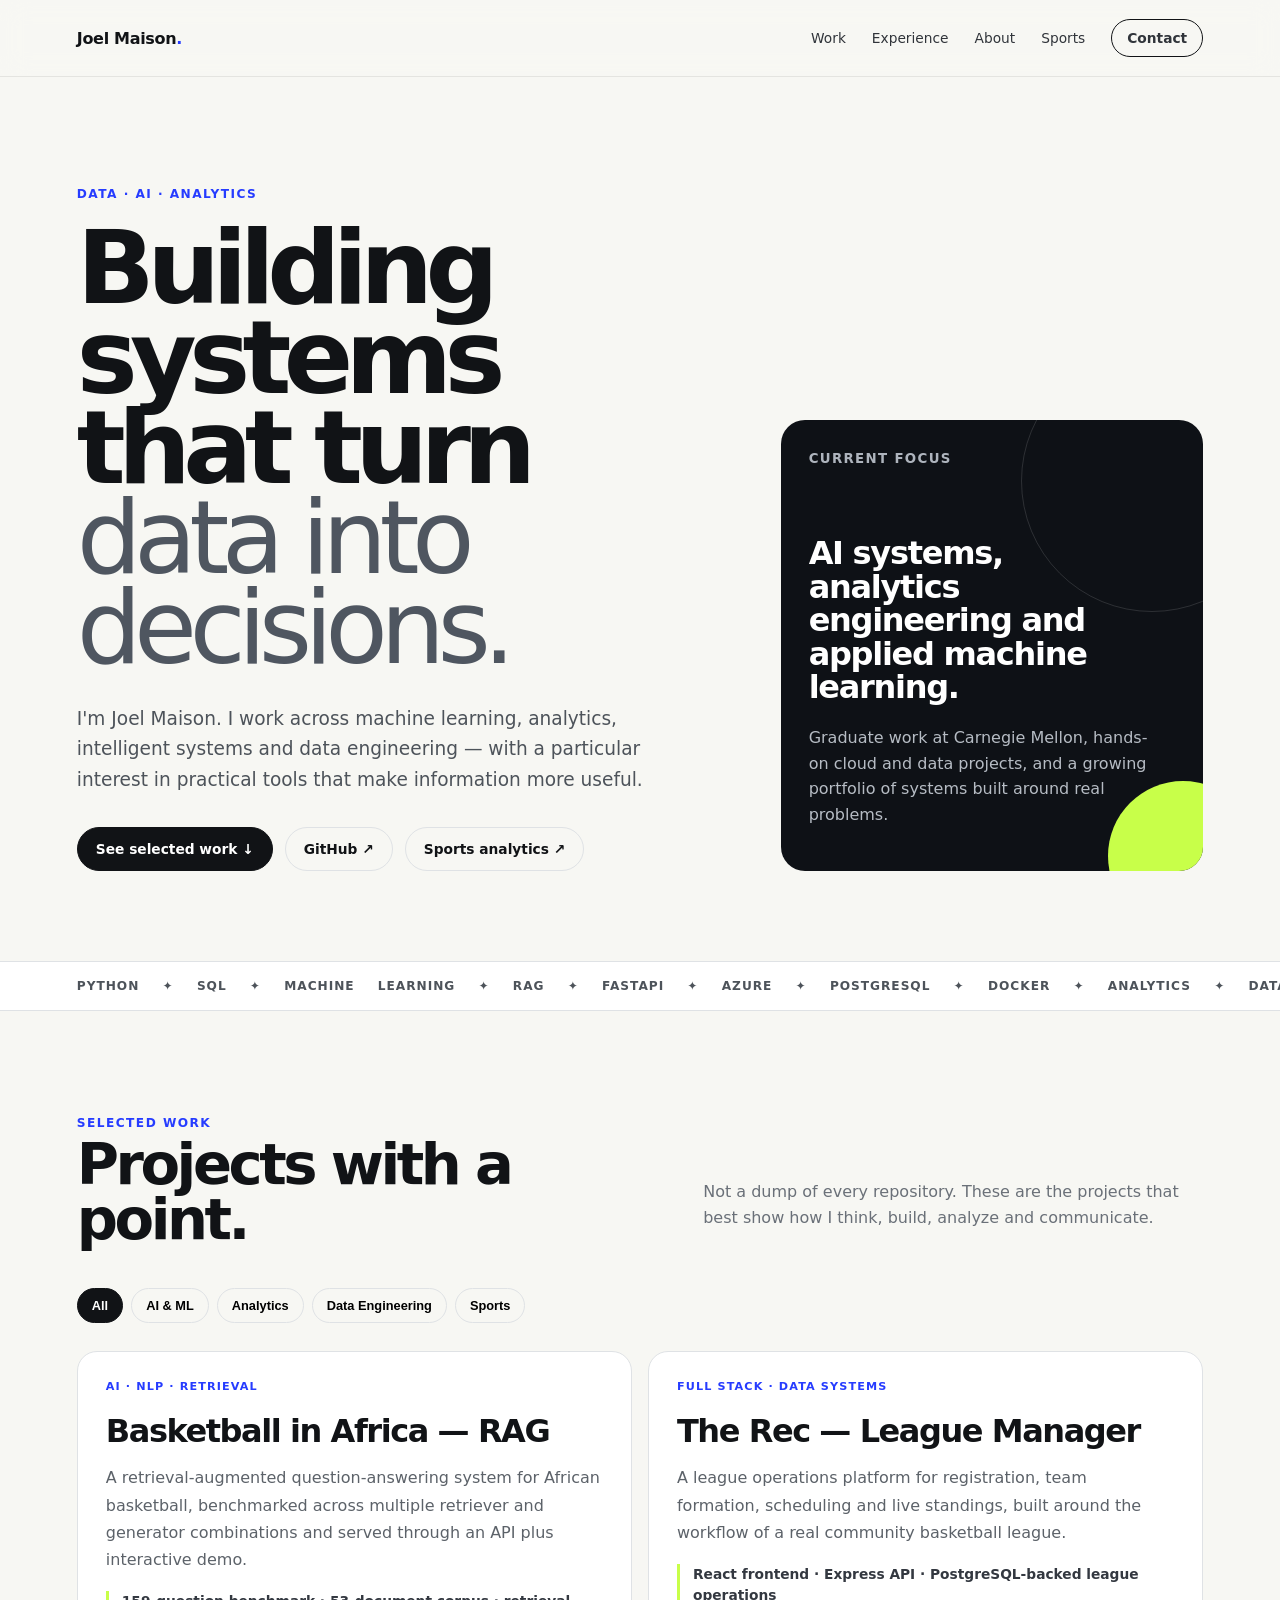
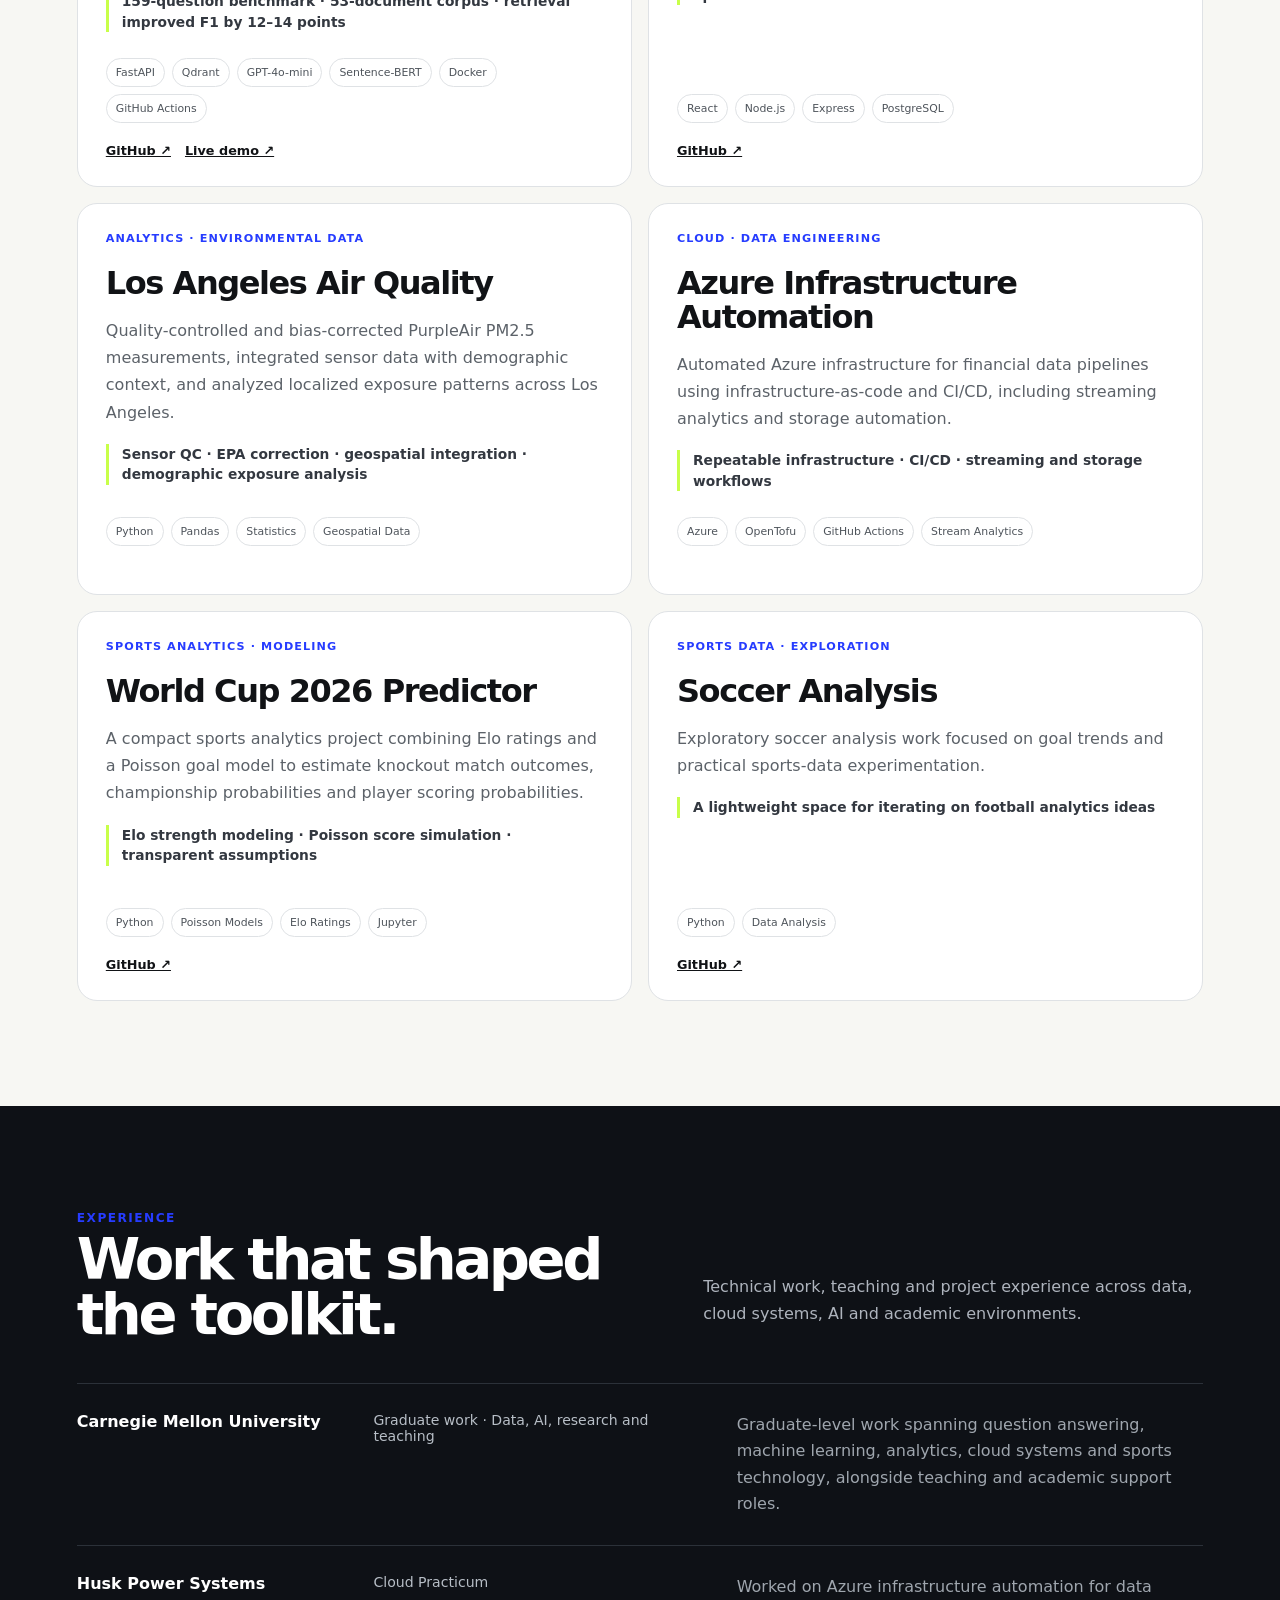
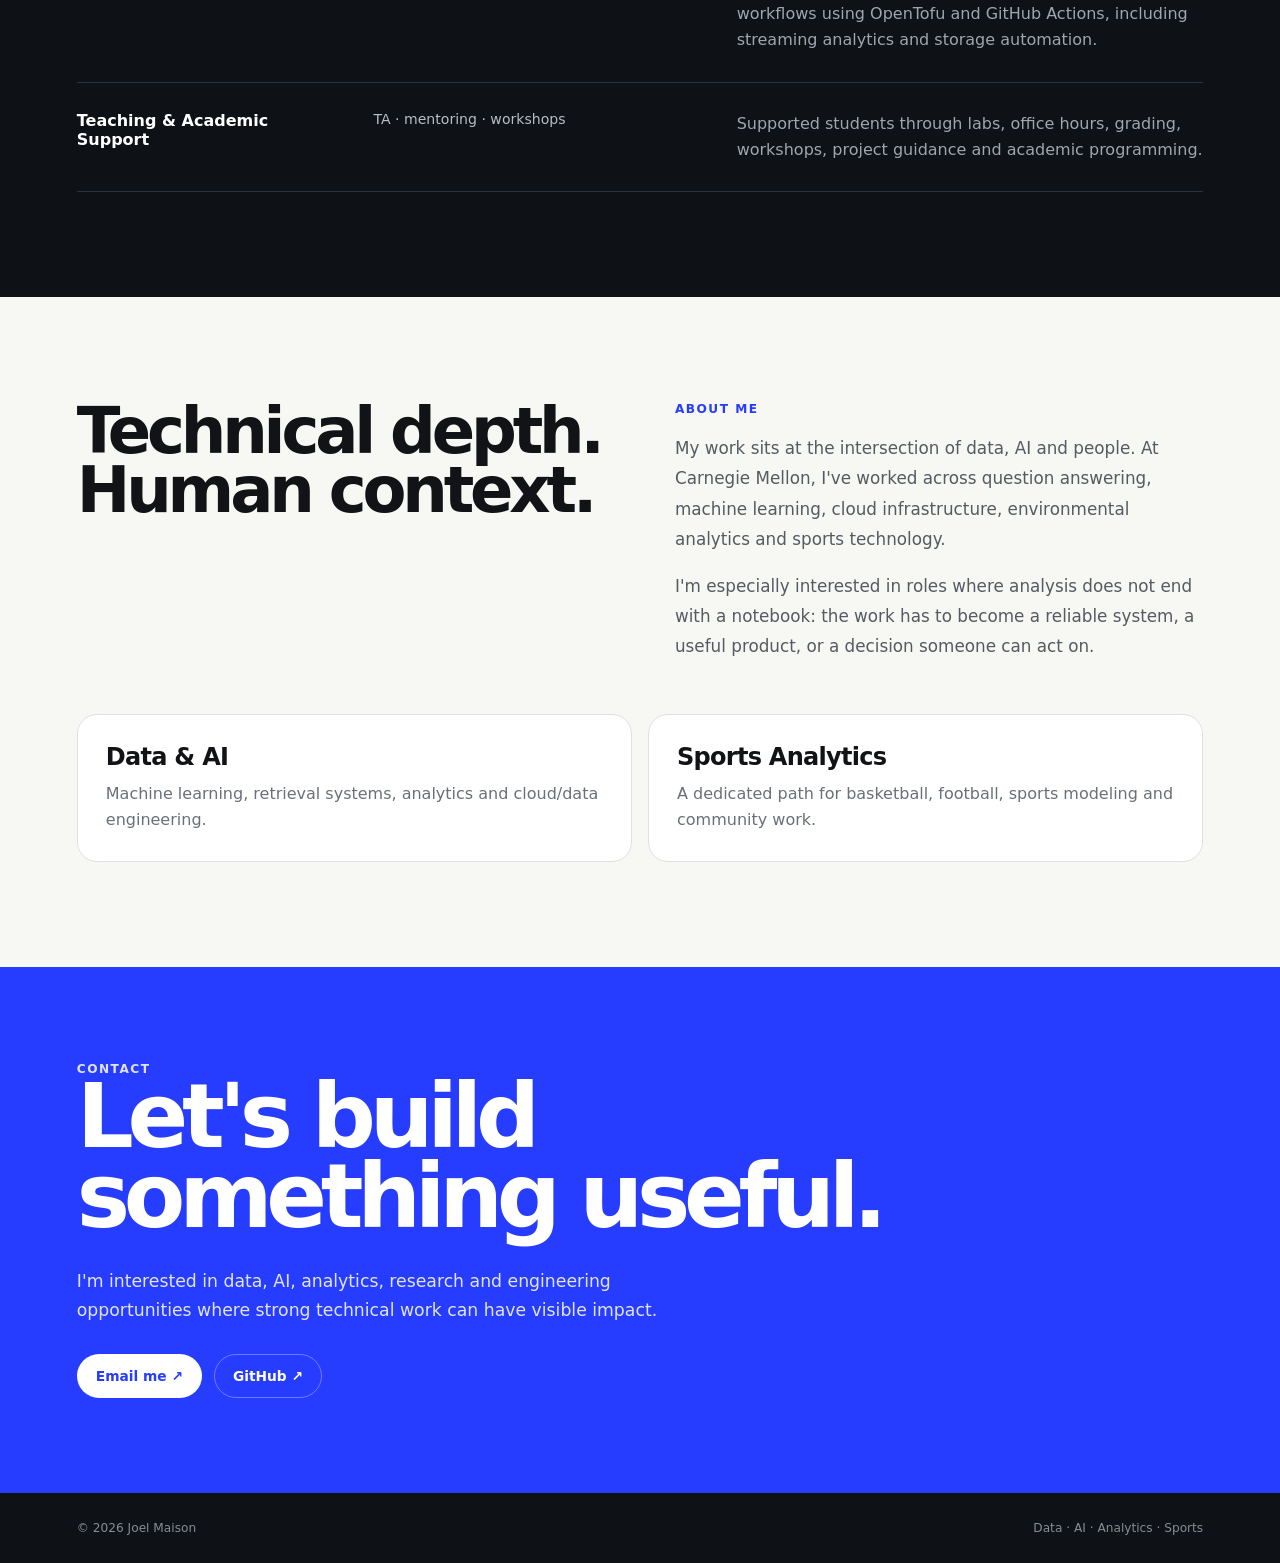
==== index.html @ 17ea675a "Add index.html" ====
<!doctype html>
<html lang="en">
<head>
  <meta charset="utf-8">
  <meta name="viewport" content="width=device-width,initial-scale=1">
  <meta name="description" content="Joel Maison — Data, AI and Analytics portfolio.">
  <title>Joel Maison — Data, AI & Analytics</title>
  <link rel="stylesheet" href="styles.css">
</head>
<body>
  <header class="nav">
    <div class="container nav-inner">
      <a class="brand" href="index.html">Joel Maison<span>.</span></a>
      <nav class="nav-links">
        <a href="#work">Work</a>
        <a href="#experience">Experience</a>
        <a href="#about">About</a>
        <a href="sports.html">Sports</a>
        <a class="nav-cta" href="#contact">Contact</a>
      </nav>
    </div>
  </header>

  <main>
    <section class="hero">
      <div class="container hero-grid">
        <div>
          <div class="kicker">Data · AI · Analytics</div>
          <h1>Building systems that turn <span>data into decisions.</span></h1>
          <p class="hero-copy">I'm Joel Maison. I work across machine learning, analytics, intelligent systems and data engineering — with a particular interest in practical tools that make information more useful.</p>
          <div class="hero-actions">
            <a class="btn primary" href="#work">See selected work ↓</a>
            <a class="btn" href="https://github.com/joelmaison" target="_blank" rel="noreferrer">GitHub ↗</a>
            <a class="btn" href="sports.html">Sports analytics ↗</a>
          </div>
        </div>
        <aside class="hero-card">
          <small>Current focus</small>
          <h3>AI systems, analytics engineering and applied machine learning.</h3>
          <p>Graduate work at Carnegie Mellon, hands-on cloud and data projects, and a growing portfolio of systems built around real problems.</p>
        </aside>
      </div>
    </section>

    <div class="band"><div class="container band-track">Python ✦ SQL ✦ Machine Learning ✦ RAG ✦ FastAPI ✦ Azure ✦ PostgreSQL ✦ Docker ✦ Analytics ✦ Data Engineering ✦</div></div>

    <section class="section" id="work">
      <div class="container">
        <div class="section-head">
          <div><div class="kicker">Selected work</div><h2>Projects with a point.</h2></div>
          <p>Not a dump of every repository. These are the projects that best show how I think, build, analyze and communicate.</p>
        </div>
        <div class="filters">
          <button class="filter active" data-filter="all">All</button>
          <button class="filter" data-filter="ai">AI & ML</button>
          <button class="filter" data-filter="analytics">Analytics</button>
          <button class="filter" data-filter="engineering">Data Engineering</button>
          <button class="filter" data-filter="sports">Sports</button>
        </div>
        <div class="project-grid" id="project-list"></div>
      </div>
    </section>

    <section class="section dark" id="experience">
      <div class="container">
        <div class="section-head">
          <div><div class="kicker">Experience</div><h2>Work that shaped the toolkit.</h2></div>
          <p>Technical work, teaching and project experience across data, cloud systems, AI and academic environments.</p>
        </div>
        <div class="experience" id="experience-list"></div>
      </div>
    </section>

    <section class="section" id="about">
      <div class="container">
        <div class="about-grid">
          <h2>Technical depth.<br>Human context.</h2>
          <div class="about-copy">
            <div class="kicker">About me</div>
            <p>My work sits at the intersection of data, AI and people. At Carnegie Mellon, I've worked across question answering, machine learning, cloud infrastructure, environmental analytics and sports technology.</p>
            <p>I'm especially interested in roles where analysis does not end with a notebook: the work has to become a reliable system, a useful product, or a decision someone can act on.</p>
          </div>
        </div>
        <div class="pathways">
          <a class="path-card" href="#work"><strong>Data & AI</strong><p>Machine learning, retrieval systems, analytics and cloud/data engineering.</p></a>
          <a class="path-card" href="sports.html"><strong>Sports Analytics</strong><p>A dedicated path for basketball, football, sports modeling and community work.</p></a>
        </div>
      </div>
    </section>

    <section class="contact" id="contact">
      <div class="container">
        <div class="kicker" style="color:#dfe3ff">Contact</div>
        <h2>Let's build something useful.</h2>
        <p>I'm interested in data, AI, analytics, research and engineering opportunities where strong technical work can have visible impact.</p>
        <div class="contact-links">
          <a class="btn primary" href="mailto:jmaison@andrew.cmu.edu">Email me ↗</a>
          <a class="btn" href="https://github.com/joelmaison" target="_blank" rel="noreferrer">GitHub ↗</a>
        </div>
      </div>
    </section>
  </main>

  <footer><div class="container"><span>© 2026 Joel Maison</span><span>Data · AI · Analytics · Sports</span></div></footer>
  <script src="data.js"></script><script src="app.js"></script>
</body>
</html>
---- styles.css ----
:root{
  --bg:#f7f7f3;
  --panel:#ffffff;
  --ink:#111316;
  --muted:#6a7078;
  --line:#dfe2e5;
  --soft:#eef0f2;
  --accent:#263cff;
  --accent2:#c8ff49;
  --dark:#0e1116;
}
*{box-sizing:border-box}
html{scroll-behavior:smooth}
body{margin:0;background:var(--bg);color:var(--ink);font-family:Inter,ui-sans-serif,system-ui,-apple-system,BlinkMacSystemFont,"Segoe UI",sans-serif}
a{color:inherit}
.container{width:min(1180px,88vw);margin:auto}
.nav{position:sticky;top:0;z-index:50;background:rgba(247,247,243,.88);backdrop-filter:blur(14px);border-bottom:1px solid rgba(17,19,22,.08)}
.nav-inner{height:76px;display:flex;align-items:center;justify-content:space-between}
.brand{font-size:1rem;font-weight:800;letter-spacing:-.02em;text-decoration:none}
.brand span{color:var(--accent)}
.nav-links{display:flex;align-items:center;gap:26px}
.nav-links a{text-decoration:none;font-size:.86rem;color:#30343a}
.nav-links a:hover{color:var(--accent)}
.nav-cta{padding:10px 15px;border:1px solid var(--ink);border-radius:999px;font-weight:700}
.hero{padding:110px 0 90px;position:relative;overflow:hidden}
.hero-grid{display:grid;grid-template-columns:1.2fr .8fr;gap:70px;align-items:end}
.kicker{font-size:.76rem;letter-spacing:.12em;text-transform:uppercase;font-weight:800;color:var(--accent)}
.hero h1{font-size:clamp(4rem,8vw,8.2rem);line-height:.88;letter-spacing:-.075em;margin:22px 0 30px;max-width:950px}
.hero h1 span{font-weight:400;color:#4f5660}
.hero-copy{font-size:clamp(1.05rem,1.45vw,1.28rem);line-height:1.65;color:#4d535a;max-width:700px}
.hero-actions{display:flex;gap:12px;flex-wrap:wrap;margin-top:32px}
.btn{display:inline-flex;align-items:center;justify-content:center;text-decoration:none;border-radius:999px;padding:13px 18px;font-size:.86rem;font-weight:800;border:1px solid var(--line)}
.btn.primary{background:var(--ink);color:#fff;border-color:var(--ink)}
.btn:hover{transform:translateY(-1px)}
.hero-card{background:var(--dark);color:#fff;padding:28px;border-radius:24px;min-height:310px;position:relative;overflow:hidden}
.hero-card:before{content:"";position:absolute;width:260px;height:260px;border:1px solid #ffffff21;border-radius:50%;right:-80px;top:-70px}
.hero-card:after{content:"";position:absolute;width:150px;height:150px;background:var(--accent2);border-radius:50%;right:-55px;bottom:-60px}
.hero-card small{color:#aeb4bd;text-transform:uppercase;letter-spacing:.1em;font-weight:700}
.hero-card h3{font-size:2rem;line-height:1.05;letter-spacing:-.04em;max-width:300px;margin:70px 0 20px}
.hero-card p{color:#b6bcc4;line-height:1.6;max-width:340px}
.band{border-block:1px solid var(--line);background:#fff;overflow:hidden}
.band-track{padding:17px 0;white-space:nowrap;font-size:.76rem;letter-spacing:.08em;text-transform:uppercase;font-weight:800;color:#4d535a;word-spacing:18px}
.section{padding:105px 0}
.section.dark{background:var(--dark);color:#fff}
.section-head{display:flex;align-items:flex-end;justify-content:space-between;gap:30px;margin-bottom:40px}
.section-head h2{font-size:clamp(2.4rem,4.5vw,4.8rem);letter-spacing:-.06em;line-height:.95;margin:8px 0 0}
.section-head p{max-width:500px;color:var(--muted);line-height:1.65}
.dark .section-head p{color:#aeb4bd}
.filters{display:flex;gap:8px;flex-wrap:wrap;margin-bottom:28px}
.filter{border:1px solid var(--line);background:transparent;border-radius:999px;padding:9px 14px;font-size:.8rem;font-weight:800;cursor:pointer}
.filter.active{background:var(--ink);color:#fff;border-color:var(--ink)}
.project-grid{display:grid;grid-template-columns:repeat(2,1fr);gap:16px}
.project-card{background:var(--panel);border:1px solid var(--line);border-radius:20px;padding:28px;min-height:390px;display:flex;flex-direction:column;transition:.2s ease}
.project-card:hover{transform:translateY(-4px);box-shadow:0 18px 44px rgba(17,19,22,.08)}
.project-card.featured{grid-column:span 1}
.project-meta{font-size:.7rem;letter-spacing:.1em;text-transform:uppercase;font-weight:800;color:var(--accent)}
.project-card h3{font-size:2rem;letter-spacing:-.045em;line-height:1.05;margin:22px 0 16px}
.project-card p{color:#5c6269;line-height:1.7;margin:0}
.impact{margin-top:18px;padding-left:13px;border-left:3px solid var(--accent2);font-size:.86rem;font-weight:800;line-height:1.5;color:#333840}
.tags{display:flex;gap:7px;flex-wrap:wrap;margin-top:auto;padding-top:26px}
.tags span{font-size:.68rem;border:1px solid var(--line);border-radius:999px;padding:7px 9px;color:#4e545b}
.card-links{display:flex;gap:14px;margin-top:20px}
.card-links a{font-size:.8rem;font-weight:800}
.experience{display:grid;gap:0;border-top:1px solid #2b3139}
.exp-row{display:grid;grid-template-columns:.8fr 1fr 1.4fr;gap:30px;padding:28px 0;border-bottom:1px solid #2b3139;align-items:start}
.exp-row strong{font-size:1rem}
.exp-row span{color:#b7bec6;font-size:.88rem}
.exp-row p{margin:0;color:#9fa6ae;line-height:1.65}
.about-grid{display:grid;grid-template-columns:1fr 1fr;gap:70px}
.about-grid h2{font-size:clamp(2.6rem,5vw,5.6rem);line-height:.92;letter-spacing:-.065em;margin:0}
.about-copy p{font-size:1.05rem;line-height:1.8;color:#555b62}
.pathways{display:grid;grid-template-columns:1fr 1fr;gap:16px;margin-top:36px}
.path-card{border:1px solid var(--line);border-radius:20px;padding:28px;text-decoration:none;background:#fff}
.path-card strong{font-size:1.5rem;letter-spacing:-.03em;display:block;margin-bottom:10px}
.path-card p{margin:0;color:var(--muted);line-height:1.6}
.community-grid{display:grid;grid-template-columns:repeat(3,1fr);gap:16px}
.community-card{border:1px solid var(--line);border-radius:20px;padding:26px;background:#fff;min-height:270px}
.community-card small{color:var(--accent);font-weight:800;text-transform:uppercase;letter-spacing:.1em}
.community-card h3{font-size:1.6rem;letter-spacing:-.04em;margin:52px 0 14px}
.community-card p{color:var(--muted);line-height:1.65}
.contact{background:var(--accent);color:#fff;padding:95px 0}
.contact h2{font-size:clamp(3.2rem,7vw,7rem);line-height:.9;letter-spacing:-.07em;margin:0 0 30px;max-width:950px}
.contact p{font-size:1.08rem;max-width:620px;line-height:1.7;color:#e2e5ff}
.contact-links{display:flex;gap:12px;flex-wrap:wrap;margin-top:28px}
.contact .btn{border-color:#ffffff55;color:#fff}
.contact .btn.primary{background:#fff;color:var(--accent)}
footer{padding:28px 0;background:var(--dark);color:#858d96;font-size:.76rem}
footer .container{display:flex;justify-content:space-between;gap:20px}
.sports-hero{padding:100px 0 70px;background:var(--dark);color:#fff}
.sports-hero h1{font-size:clamp(4rem,8vw,8rem);line-height:.88;letter-spacing:-.07em;margin:25px 0}
.sports-hero p{max-width:700px;color:#b4bac2;line-height:1.7;font-size:1.08rem}
.sports-strip{display:grid;grid-template-columns:repeat(3,1fr);gap:16px;margin-top:45px}
.sports-stat{border:1px solid #2d333b;border-radius:18px;padding:20px}
.sports-stat strong{display:block;font-size:1.7rem;margin-bottom:5px}
.sports-stat span{color:#aeb4bd;font-size:.8rem}
.hidden{display:none!important}
.fade{opacity:0;transform:translateY(14px);transition:.5s ease}
.fade.visible{opacity:1;transform:none}
@media(max-width:900px){
  .hero-grid,.about-grid{grid-template-columns:1fr}
  .hero-card{min-height:240px}
  .project-grid,.pathways{grid-template-columns:1fr}
  .community-grid{grid-template-columns:1fr}
  .exp-row{grid-template-columns:1fr;gap:8px}
  .nav-links a:not(.nav-cta){display:none}
  .section-head{align-items:flex-start;flex-direction:column}
  .sports-strip{grid-template-columns:1fr}
}
@media(max-width:620px){
  .container{width:min(92vw,1180px)}
  .hero{padding-top:75px}
  .hero h1{font-size:3.7rem}
  .section{padding:75px 0}
  .hero-actions{flex-direction:column;align-items:flex-start}
  footer .container{flex-direction:column}
}
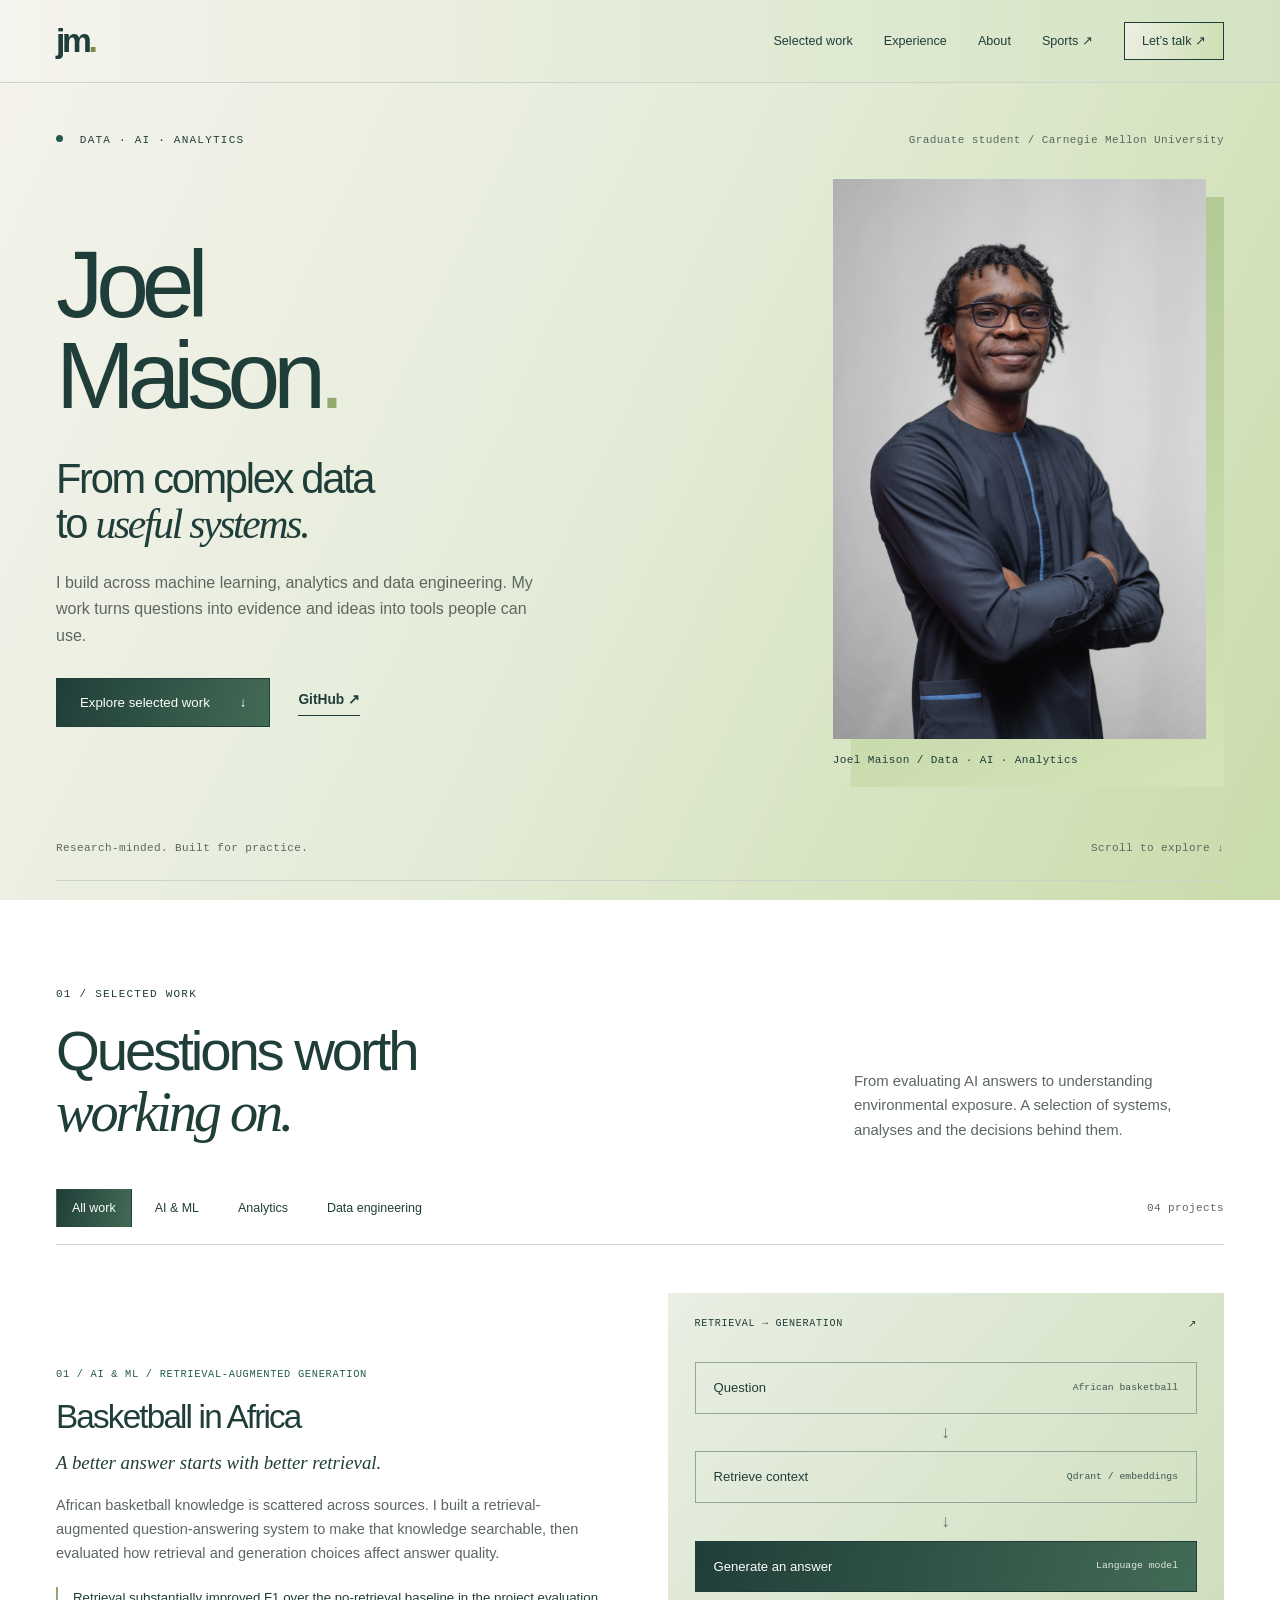
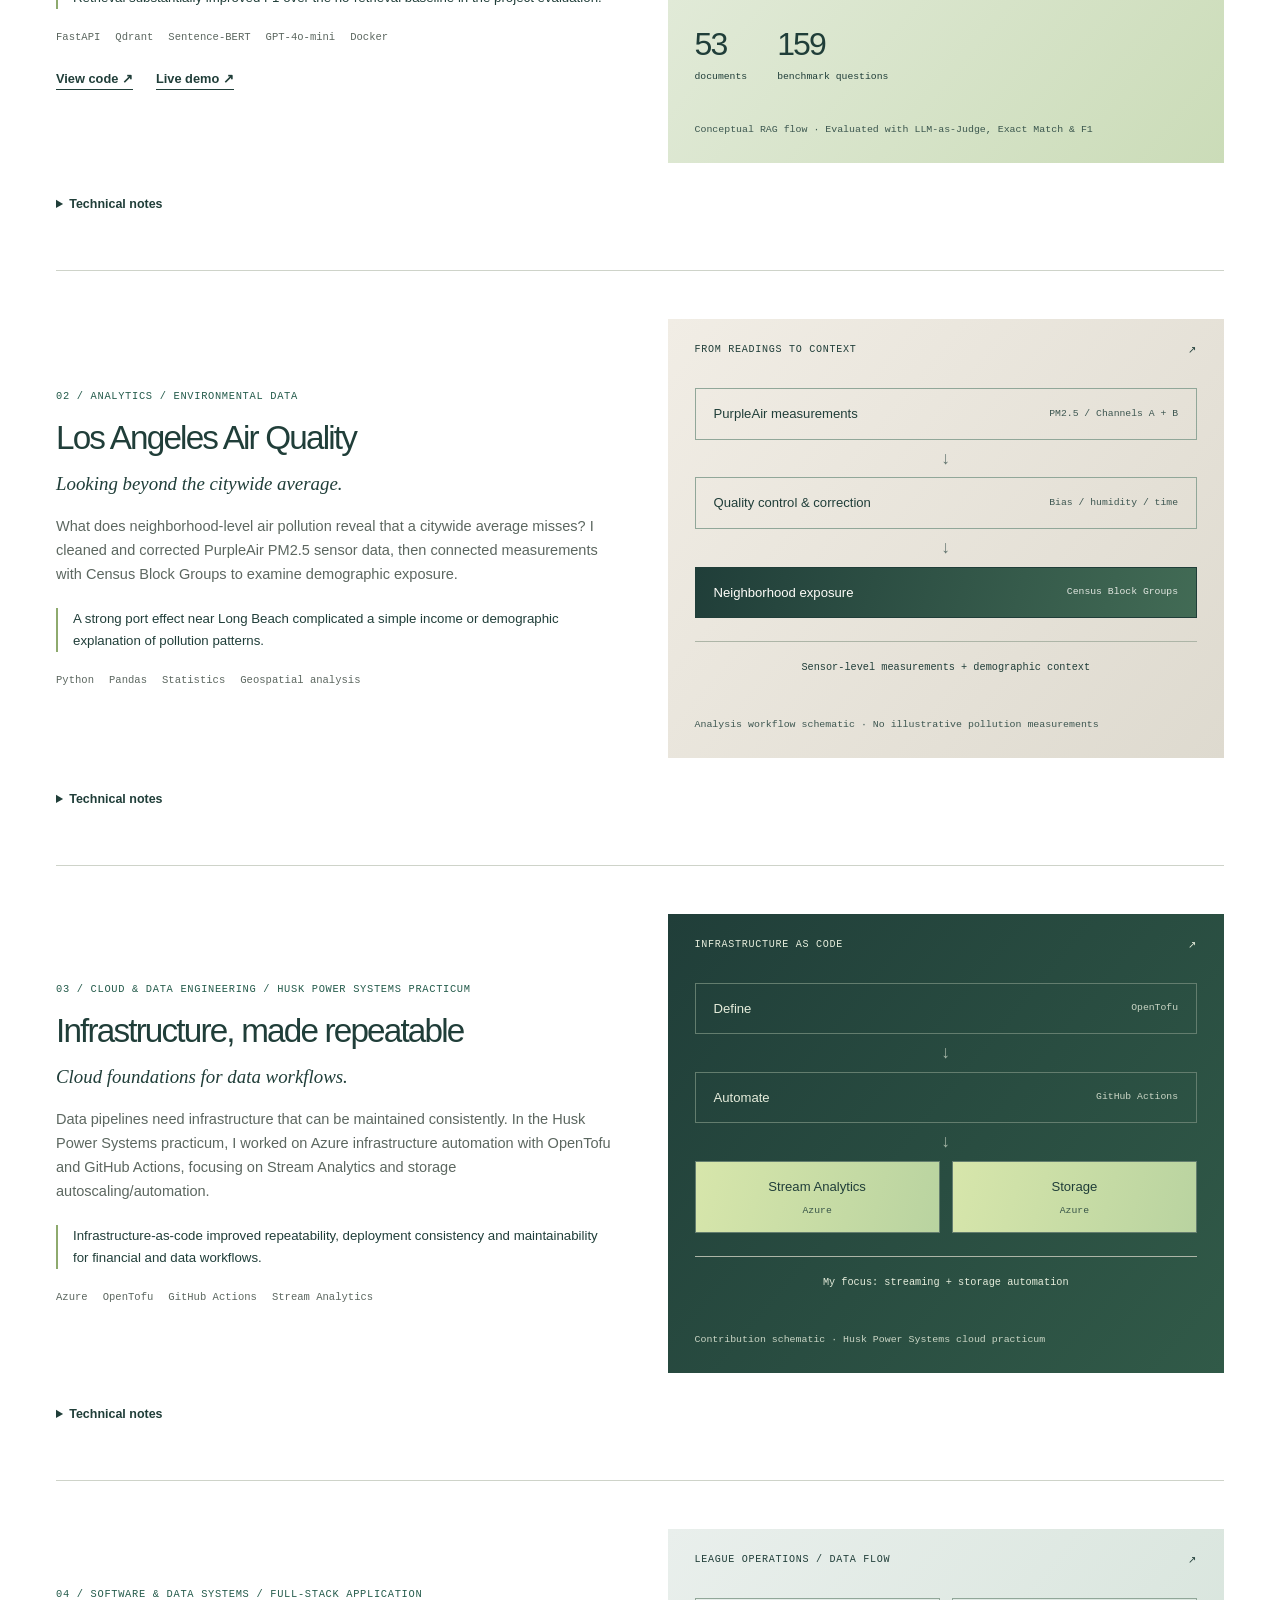
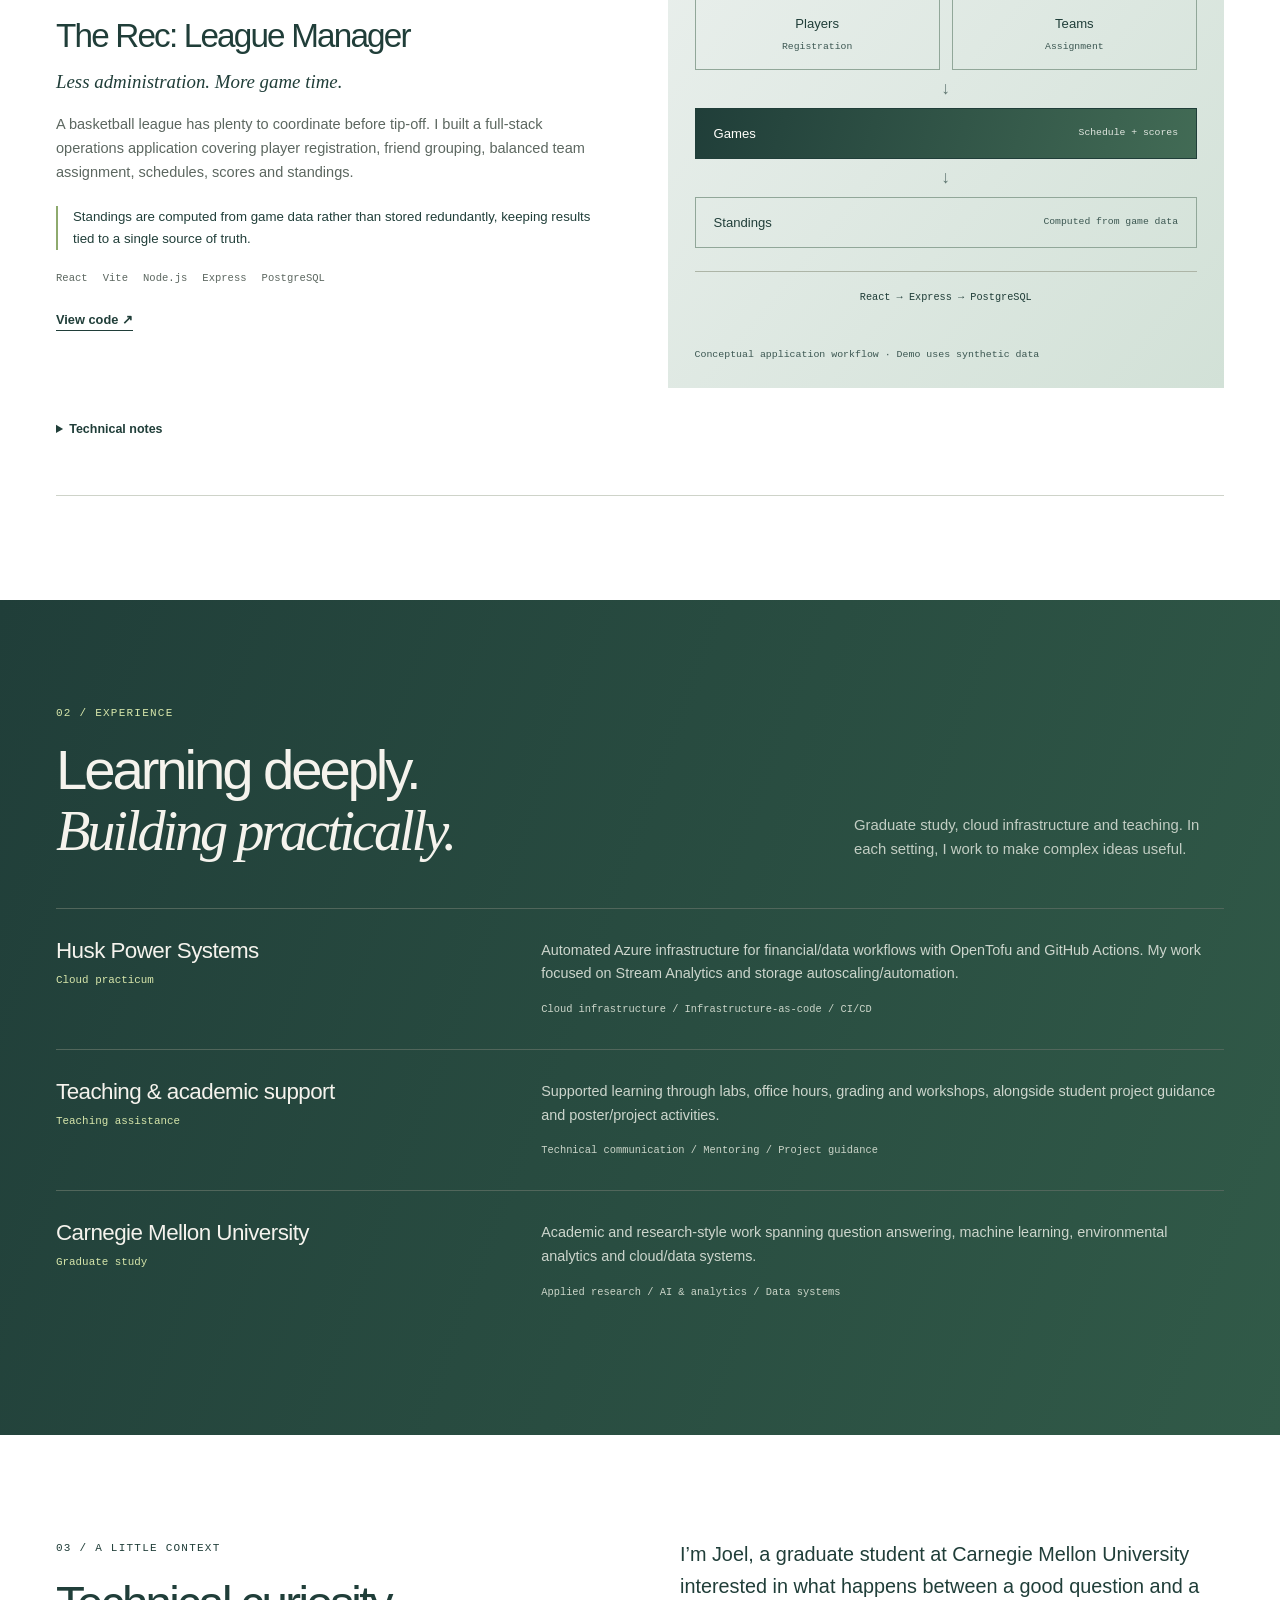
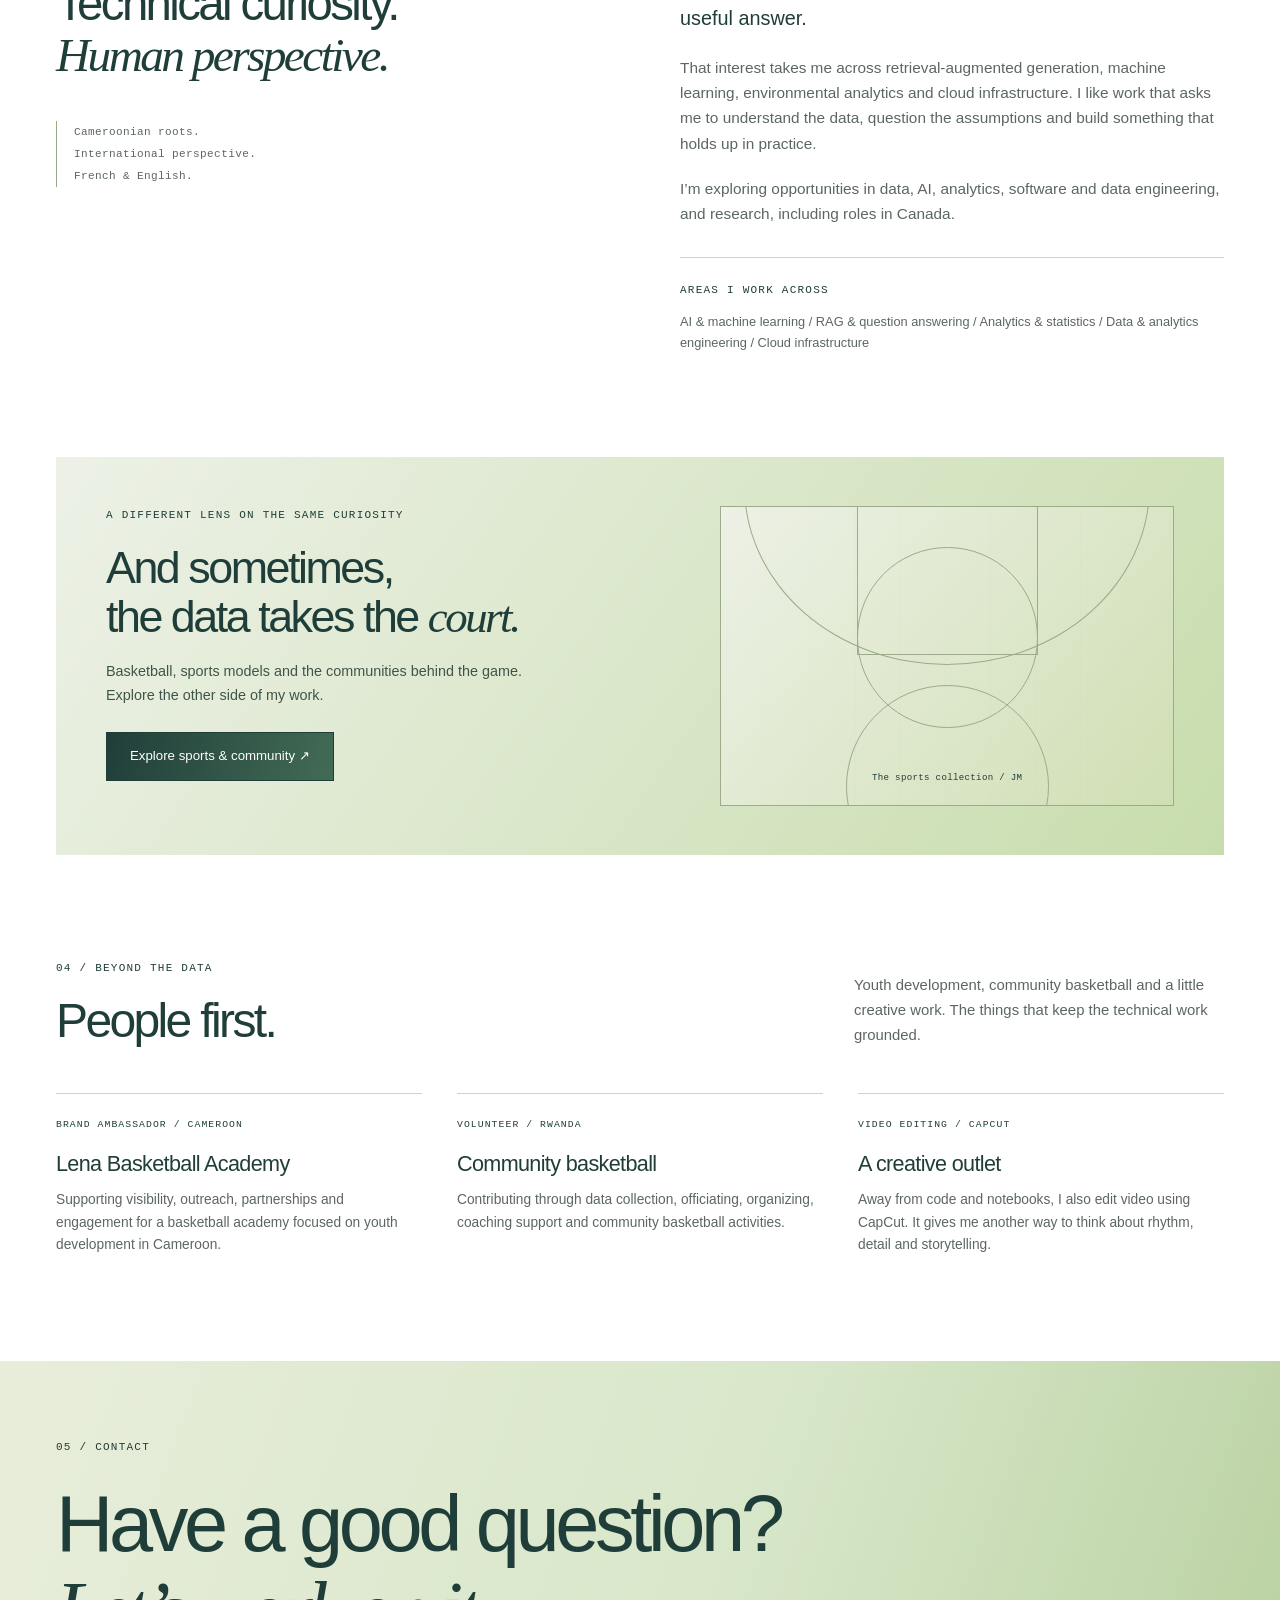
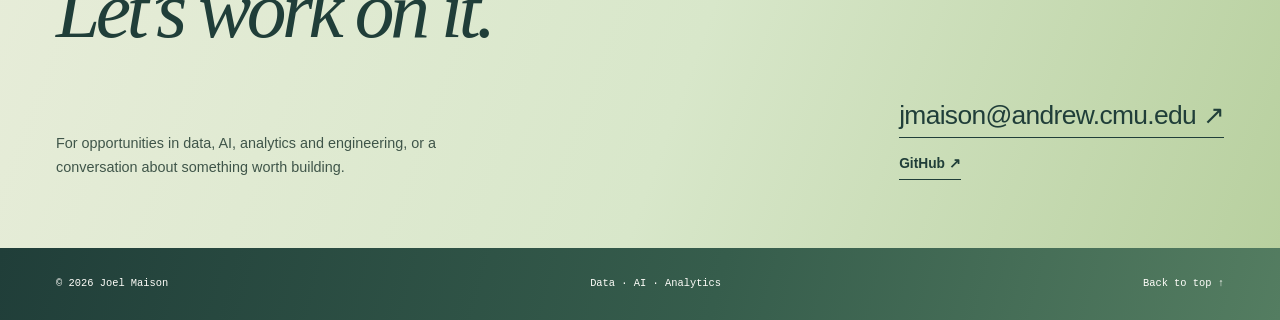
==== commit 7ba42585: "Redesign portfolio and sports pages" ====
--- a/index.html
+++ b/index.html
@@ -2,106 +2,41 @@
 <html lang="en">
 <head>
   <meta charset="utf-8">
-  <meta name="viewport" content="width=device-width,initial-scale=1">
-  <meta name="description" content="Joel Maison — Data, AI and Analytics portfolio.">
-  <title>Joel Maison — Data, AI & Analytics</title>
+  <meta name="viewport" content="width=device-width, initial-scale=1">
+  <meta name="description" content="Joel Maison is a Carnegie Mellon graduate student building across data, AI and analytics. Work in RAG, environmental analytics and cloud infrastructure.">
+  <meta name="theme-color" content="#f5f3ed">
+  <title>Joel Maison | Data · AI · Analytics</title>
   <link rel="stylesheet" href="styles.css">
+  <script src="data.js" defer></script><script src="app.js" defer></script>
 </head>
 <body>
-  <header class="nav">
-    <div class="container nav-inner">
-      <a class="brand" href="index.html">Joel Maison<span>.</span></a>
-      <nav class="nav-links">
-        <a href="#work">Work</a>
-        <a href="#experience">Experience</a>
-        <a href="#about">About</a>
-        <a href="sports.html">Sports</a>
-        <a class="nav-cta" href="#contact">Contact</a>
-      </nav>
-    </div>
-  </header>
-
-  <main>
-    <section class="hero">
-      <div class="container hero-grid">
-        <div>
-          <div class="kicker">Data · AI · Analytics</div>
-          <h1>Building systems that turn <span>data into decisions.</span></h1>
-          <p class="hero-copy">I'm Joel Maison. I work across machine learning, analytics, intelligent systems and data engineering — with a particular interest in practical tools that make information more useful.</p>
-          <div class="hero-actions">
-            <a class="btn primary" href="#work">See selected work ↓</a>
-            <a class="btn" href="https://github.com/joelmaison" target="_blank" rel="noreferrer">GitHub ↗</a>
-            <a class="btn" href="sports.html">Sports analytics ↗</a>
-          </div>
-        </div>
-        <aside class="hero-card">
-          <small>Current focus</small>
-          <h3>AI systems, analytics engineering and applied machine learning.</h3>
-          <p>Graduate work at Carnegie Mellon, hands-on cloud and data projects, and a growing portfolio of systems built around real problems.</p>
-        </aside>
+  <a class="skip-link" href="#main">Skip to content</a>
+  <header class="site-header"><div class="container nav-inner">
+    <a class="brand" href="index.html" aria-label="Joel Maison, home">jm<span aria-hidden="true">.</span></a>
+    <button class="menu-toggle" aria-expanded="false" aria-controls="navigation" hidden>Menu <span aria-hidden="true">+</span></button>
+    <nav id="navigation" aria-label="Main navigation"><a href="#work">Selected work</a><a href="#experience">Experience</a><a href="#about">About</a><a href="sports.html">Sports ↗</a><a class="nav-contact" href="#contact">Let’s talk ↗</a></nav>
+  </div></header>
+  <main id="main">
+    <section class="hero container" aria-labelledby="hero-title">
+      <div class="hero-topline"><span class="eyebrow"><span class="status-dot" aria-hidden="true"></span> Data · AI · Analytics</span><span class="mono hero-location">Graduate student / Carnegie Mellon University</span></div>
+      <div class="hero-grid">
+        <div class="hero-intro"><h1 id="hero-title" aria-label="Joel Maison">Joel<br>Maison<span class="name-period">.</span></h1><h2>From complex data<br>to <em>useful systems.</em></h2><p>I build across machine learning, analytics and data engineering. My work turns questions into evidence and ideas into tools people can use.</p><div class="actions"><a class="button" href="#work">Explore selected work <span aria-hidden="true">↓</span></a><a class="text-link" href="https://github.com/joelmaison">GitHub ↗</a></div></div>
+        <figure class="hero-portrait"><img src="assets/images/joel-studio-portrait.jpg" alt="Joel Maison in a dark shirt against a light background" decoding="async" fetchpriority="high" width="4000" height="6000"><figcaption class="mono">Joel Maison / Data · AI · Analytics</figcaption></figure>
       </div>
+      <div class="hero-foot mono"><span>Research-minded. Built for practice.</span><a href="#work">Scroll to explore ↓</a></div>
     </section>
-
-    <div class="band"><div class="container band-track">Python ✦ SQL ✦ Machine Learning ✦ RAG ✦ FastAPI ✦ Azure ✦ PostgreSQL ✦ Docker ✦ Analytics ✦ Data Engineering ✦</div></div>
-
-    <section class="section" id="work">
-      <div class="container">
-        <div class="section-head">
-          <div><div class="kicker">Selected work</div><h2>Projects with a point.</h2></div>
-          <p>Not a dump of every repository. These are the projects that best show how I think, build, analyze and communicate.</p>
-        </div>
-        <div class="filters">
-          <button class="filter active" data-filter="all">All</button>
-          <button class="filter" data-filter="ai">AI & ML</button>
-          <button class="filter" data-filter="analytics">Analytics</button>
-          <button class="filter" data-filter="engineering">Data Engineering</button>
-          <button class="filter" data-filter="sports">Sports</button>
-        </div>
-        <div class="project-grid" id="project-list"></div>
-      </div>
+    <section class="section container" id="work" aria-labelledby="work-title">
+      <div class="section-heading"><div><span class="eyebrow">01 / Selected work</span><h2 id="work-title">Questions worth<br><em>working on.</em></h2></div><p>From evaluating AI answers to understanding environmental exposure. A selection of systems, analyses and the decisions behind them.</p></div>
+      <div class="work-toolbar"><div class="filters" role="group" aria-label="Filter selected projects"><button class="filter" data-filter="all" aria-pressed="true">All work</button><button class="filter" data-filter="ai" aria-pressed="false">AI & ML</button><button class="filter" data-filter="analytics" aria-pressed="false">Analytics</button><button class="filter" data-filter="engineering" aria-pressed="false">Data engineering</button></div><span id="project-count" class="mono" role="status" aria-live="polite"></span></div>
+      <div id="project-list"></div>
+      <noscript><p>Project summaries require JavaScript. Explore the <a href="https://github.com/joelmaison/afriball-rag">Basketball in Africa RAG system</a> and <a href="https://github.com/joelmaison/rec-league-app">The Rec league application</a> on GitHub, or enable JavaScript for the full portfolio.</p></noscript>
     </section>
-
-    <section class="section dark" id="experience">
-      <div class="container">
-        <div class="section-head">
-          <div><div class="kicker">Experience</div><h2>Work that shaped the toolkit.</h2></div>
-          <p>Technical work, teaching and project experience across data, cloud systems, AI and academic environments.</p>
-        </div>
-        <div class="experience" id="experience-list"></div>
-      </div>
-    </section>
-
-    <section class="section" id="about">
-      <div class="container">
-        <div class="about-grid">
-          <h2>Technical depth.<br>Human context.</h2>
-          <div class="about-copy">
-            <div class="kicker">About me</div>
-            <p>My work sits at the intersection of data, AI and people. At Carnegie Mellon, I've worked across question answering, machine learning, cloud infrastructure, environmental analytics and sports technology.</p>
-            <p>I'm especially interested in roles where analysis does not end with a notebook: the work has to become a reliable system, a useful product, or a decision someone can act on.</p>
-          </div>
-        </div>
-        <div class="pathways">
-          <a class="path-card" href="#work"><strong>Data & AI</strong><p>Machine learning, retrieval systems, analytics and cloud/data engineering.</p></a>
-          <a class="path-card" href="sports.html"><strong>Sports Analytics</strong><p>A dedicated path for basketball, football, sports modeling and community work.</p></a>
-        </div>
-      </div>
-    </section>
-
-    <section class="contact" id="contact">
-      <div class="container">
-        <div class="kicker" style="color:#dfe3ff">Contact</div>
-        <h2>Let's build something useful.</h2>
-        <p>I'm interested in data, AI, analytics, research and engineering opportunities where strong technical work can have visible impact.</p>
-        <div class="contact-links">
-          <a class="btn primary" href="mailto:jmaison@andrew.cmu.edu">Email me ↗</a>
-          <a class="btn" href="https://github.com/joelmaison" target="_blank" rel="noreferrer">GitHub ↗</a>
-        </div>
-      </div>
-    </section>
+    <section class="experience-section" id="experience" aria-labelledby="experience-title"><div class="container section"><div class="section-heading"><div><span class="eyebrow">02 / Experience</span><h2 id="experience-title">Learning deeply.<br><em>Building practically.</em></h2></div><p>Graduate study, cloud infrastructure and teaching. In each setting, I work to make complex ideas useful.</p></div><div id="experience-list"></div></div></section>
+    <section class="section container about-section" id="about" aria-labelledby="about-title"><div><span class="eyebrow">03 / A little context</span><h2 id="about-title">Technical curiosity.<br><em>Human perspective.</em></h2><div class="about-note mono">Cameroonian roots.<br>International perspective.<br>French & English.</div></div><div class="about-copy"><p class="lead">I’m Joel, a graduate student at Carnegie Mellon University interested in what happens between a good question and a useful answer.</p><p>That interest takes me across retrieval-augmented generation, machine learning, environmental analytics and cloud infrastructure. I like work that asks me to understand the data, question the assumptions and build something that holds up in practice.</p><p>I’m exploring opportunities in data, AI, analytics, software and data engineering, and research, including roles in Canada.</p><div class="focus-list"><span class="eyebrow">Areas I work across</span><p>AI & machine learning / RAG & question answering / Analytics & statistics / Data & analytics engineering / Cloud infrastructure</p></div></div></section>
+    <section class="sports-path container" aria-labelledby="sports-path-title"><div><span class="eyebrow">A different lens on the same curiosity</span><h2 id="sports-path-title">And sometimes,<br>the data takes the <em>court.</em></h2><p>Basketball, sports models and the communities behind the game. Explore the other side of my work.</p><a class="button" href="sports.html">Explore sports & community ↗</a></div><div class="court-art" aria-hidden="true"><div class="court-line"></div><div class="court-circle"></div><div class="court-key"></div><span class="mono">The sports collection / JM</span></div></section>
+    <section class="section container" id="community" aria-labelledby="community-title"><div class="section-heading compact"><div><span class="eyebrow">04 / Beyond the data</span><h2 id="community-title">People first.</h2></div><p>Youth development, community basketball and a little creative work. The things that keep the technical work grounded.</p></div><div id="community-list" class="community-list" data-view="compact"></div></section>
+    <section class="contact-section" id="contact" aria-labelledby="contact-title"><div class="container"><span class="eyebrow">05 / Contact</span><h2 id="contact-title">Have a good question?<br><em>Let’s work on it.</em></h2><div class="contact-bottom"><p>For opportunities in data, AI, analytics and engineering, or a conversation about something worth building.</p><div class="contact-links" data-contact-links><a class="email-link" href="mailto:jmaison@andrew.cmu.edu">jmaison@andrew.cmu.edu ↗</a><a class="text-link" href="https://github.com/joelmaison">GitHub ↗</a></div></div></div></section>
   </main>
-
-  <footer><div class="container"><span>© 2026 Joel Maison</span><span>Data · AI · Analytics · Sports</span></div></footer>
-  <script src="data.js"></script><script src="app.js"></script>
+  <footer class="site-footer"><div class="container footer-inner"><span>© <span data-year>2026</span> Joel Maison</span><span>Data · AI · Analytics</span><a href="#main">Back to top ↑</a></div></footer>
 </body>
-</html>+</html>
--- a/styles.css
+++ b/styles.css
@@ -1,116 +1,232 @@
-:root{
-  --bg:#f7f7f3;
-  --panel:#ffffff;
-  --ink:#111316;
-  --muted:#6a7078;
-  --line:#dfe2e5;
-  --soft:#eef0f2;
-  --accent:#263cff;
-  --accent2:#c8ff49;
-  --dark:#0e1116;
+/* Joel Maison: shared editorial design system */
+
+/* Tokens and foundations */
+:root{--paper:#f5f3ed;--sage:#c9dcaa;--ink:#203e39;--muted:#5c6760;--line:#ced3c9;--accent:#245b4b;--lime:#d7e6ab;--white:#fffefa;--serif:Georgia,"Times New Roman",serif;--mono:"SFMono-Regular",Consolas,"Liberation Mono",monospace;--sans:"Segoe UI",Arial,sans-serif}
+*{box-sizing:border-box}
+html{scroll-behavior:smooth;scroll-padding-top:100px}
+body{margin:0;background:linear-gradient(115deg,var(--paper) 0%,#e4ecd8 48%,var(--sage) 100%) fixed;color:var(--ink);font-family:var(--sans);font-size:16px;line-height:1.65;-webkit-font-smoothing:antialiased}
+a{color:inherit;text-underline-offset:5px}
+button{font:inherit;color:inherit;cursor:pointer}
+a,button,summary{-webkit-tap-highlight-color:transparent}
+button,a{touch-action:manipulation}
+:focus-visible{outline:3px solid #b45d29;outline-offset:5px}
+::selection{background:var(--lime);color:var(--ink)}
+[hidden]{display:none!important}
+.sr-only{position:absolute;width:1px;height:1px;padding:0;margin:-1px;overflow:hidden;clip:rect(0,0,0,0);white-space:nowrap;border:0}
+.container{width:min(1240px,calc(100% - 112px));margin-inline:auto}
+h1,h2,h3,p,figure{margin:0}
+h1,h2,h3{font-weight:500;line-height:1.08;letter-spacing:-.055em;text-wrap:balance}
+h2{font-size:clamp(2.5rem,4.4vw,4.1rem)}
+em{font-family:var(--serif);font-weight:400}
+p{color:var(--muted)}
+.mono,.eyebrow{font-family:var(--mono);font-size:.69rem;letter-spacing:.035em}
+.eyebrow{text-transform:uppercase;letter-spacing:.11em;display:block;font-weight:500}
+.section{padding-block:104px}
+.skip-link{position:fixed;left:20px;top:-100px;z-index:100;background:var(--ink);color:white;padding:12px 24px}
+.skip-link:focus{top:12px}
+.text-link{font-size:.86rem;font-weight:600;text-decoration:none;border-bottom:1px solid currentColor;padding-bottom:3px;align-self:center}
+.text-link:hover{color:var(--accent)}
+.button{display:inline-flex;justify-content:center;align-items:center;gap:30px;min-height:49px;padding:12px 23px;background:linear-gradient(105deg,var(--ink),#426b55);color:var(--white);text-decoration:none;font-size:.83rem;border:1px solid var(--ink);transition:transform .2s,filter .2s}
+.button:hover{filter:brightness(1.12);transform:translateY(-2px)}
+.actions{display:flex;gap:28px;align-items:center;flex-wrap:wrap}
+
+/* Navigation */
+.site-header{position:sticky;top:0;z-index:20;background:linear-gradient(90deg,rgba(245,243,237,.96),rgba(211,227,194,.96));border-bottom:1px solid var(--line)}
+.nav-inner{min-height:82px;display:flex;align-items:center;justify-content:space-between;gap:25px}
+.brand{font-size:2.1rem;font-weight:750;letter-spacing:-.1em;line-height:1;text-decoration:none}
+.brand span{color:#738c48}
+nav{display:flex;gap:31px;align-items:center}
+nav a{font-size:.79rem;text-decoration:none;transition:color .2s}
+nav a:hover{color:#7b4b22;text-decoration:underline}
+nav .nav-contact{border:1px solid var(--ink);padding:8px 17px;background:linear-gradient(105deg,rgba(245,243,237,.7),rgba(201,220,170,.75))}
+.menu-toggle{border:1px solid var(--line);background:linear-gradient(105deg,#f5f3ed,#d9e8c6);padding:8px 12px;font-size:.8rem}
+
+/* Intro */
+.hero{padding-top:48px}
+.hero-topline{display:flex;justify-content:space-between;gap:20px;align-items:center}
+.status-dot{display:inline-block;width:7px;height:7px;background:var(--accent);border-radius:50%;margin:0 9px 1px 0}
+.hero-location{color:var(--muted)}
+.hero h1{font-size:clamp(4.4rem,7.4vw,7.2rem);letter-spacing:-.075em;line-height:.96;margin:0 0 36px}
+.name-period{color:#91a96e}
+.hero-grid{display:grid;grid-template-columns:minmax(0,1.15fr) minmax(0,.85fr);gap:85px;align-items:center;margin-top:30px}
+.hero-intro h2{font-size:clamp(1.9rem,3.25vw,3rem)}
+.hero-intro p{font-size:1rem;max-width:490px;margin:23px 0 29px}
+.hero-portrait{position:relative;max-width:500px;margin-left:auto;align-self:start;padding:0 18px 18px 0}
+.hero-portrait::before{content:"";position:absolute;inset:18px 0 0 18px;background:linear-gradient(155deg,#a9c28a,#d5e5ba)}
+.hero-portrait img{position:relative;display:block;width:100%;height:560px;object-fit:cover;object-position:center 29%;background:#e8e8e8;filter:brightness(.9) contrast(.94) saturate(.98)}
+.hero-portrait figcaption{position:relative;color:var(--ink);padding-top:12px}
+.hero-foot{display:flex;justify-content:space-between;border-bottom:1px solid var(--line);padding:40px 0 22px;margin-top:12px;color:var(--muted)}
+.hero-foot a{text-decoration:none}
+
+/* Work and project stories */
+.section-heading{display:flex;justify-content:space-between;align-items:flex-end;gap:60px;margin-bottom:46px}
+.section-heading h2{margin-top:18px}
+.section-heading>p{max-width:370px;font-size:.93rem}
+.work-toolbar{display:flex;align-items:center;justify-content:space-between;gap:20px;border-bottom:1px solid var(--line);padding-bottom:17px}
+.filters{display:flex;flex-wrap:wrap;gap:7px}
+.filter{background:transparent;border:1px solid transparent;padding:8px 15px;font-size:.78rem}
+.filter:hover{border-color:var(--line)}
+.filter[aria-pressed="true"]{background:linear-gradient(105deg,var(--ink),#426b55);color:var(--white)}
+#project-count{white-space:nowrap;color:var(--muted)}
+.project{padding:48px 0;border-bottom:1px solid var(--line)}
+.project-layout{display:grid;grid-template-columns:1fr 1fr;gap:55px;align-items:center}
+.project-layout:not(:has(.project-visual)){grid-template-columns:1fr;max-width:760px}
+.project-meta{font: .65rem/1.6 var(--mono);text-transform:uppercase;letter-spacing:.065em;color:var(--accent);margin-bottom:16px}
+.project h3{font-size:clamp(1.8rem,2.6vw,2.6rem);margin-bottom:12px}
+.project-subtitle{font-family:var(--serif);font-size:1.18rem;color:var(--ink);font-style:italic;margin-bottom:15px}
+.project-summary{font-size:.91rem}
+.project-outcome{border-left:2px solid #8eaa6e;padding-left:15px;font-size:.83rem;margin-top:22px;color:var(--ink)}
+.stack{display:flex;flex-wrap:wrap;list-style:none;padding:0;margin:20px 0 0;gap:5px 15px}
+.stack li{font: .66rem/1.6 var(--mono);color:var(--muted)}
+.project-links{display:flex;gap:23px;margin-top:22px;flex-wrap:wrap}
+.project-links a{font-size:.8rem;font-weight:600;text-decoration:none;border-bottom:1px solid var(--ink)}
+.project-visual{background:linear-gradient(130deg,#e9efe6,#d5e4d4);align-self:stretch;min-height:360px;display:flex;flex-direction:column;padding:25px 27px;position:relative;overflow:hidden}
+.visual-label{font: .63rem var(--mono);text-transform:uppercase;letter-spacing:.07em;display:flex;justify-content:space-between;gap:10px}
+.project-visual figcaption{font: .62rem/1.65 var(--mono);margin-top:auto;opacity:.85;padding-top:20px}
+.diagram-body{flex:1;display:flex;flex-direction:column;justify-content:center;padding:32px 0 20px;gap:10px}
+.diagram-node{border:1px solid #91a799;padding:14px 18px;font-size:.82rem;display:flex;justify-content:space-between;gap:12px;align-items:center}
+.diagram-node small{font: .61rem/1.5 var(--mono);opacity:.85;text-align:right}
+.diagram-arrow{font-size:1.1rem;line-height:1;text-align:center;opacity:.65}
+.diagram-node.accent-node{background:linear-gradient(105deg,var(--ink),#426b55);color:var(--white);border-color:var(--ink)}
+.diagram-stats{display:flex;gap:30px;padding-top:16px}
+.diagram-stats strong{font-size:2rem;letter-spacing:-.06em;font-weight:500}
+.diagram-stats span{font: .61rem var(--mono);display:block}
+.visual-rag{background:linear-gradient(130deg,#e9efe3,#cbdcb8)}
+.visual-air{background:linear-gradient(130deg,#f1ede5,#dedacf)}
+.visual-cloud{background:linear-gradient(130deg,var(--ink),#315a48);color:#e6eddc}
+.visual-cloud .diagram-node{border-color:#637d6e}
+.visual-cloud .accent-node{background:linear-gradient(105deg,#d7e6ab,#b9d3a0);color:var(--ink)}
+.visual-league{background:linear-gradient(130deg,#e9efec,#d2e1d7)}
+.visual-model{background:linear-gradient(130deg,#f1e9dc,#e2d0b4)}
+.split-nodes{display:grid;grid-template-columns:1fr 1fr;gap:12px}
+.split-nodes .diagram-node{display:block;text-align:center}
+.split-nodes small{display:block;text-align:center;margin-top:6px}
+.visual-note{font: .64rem/1.7 var(--mono);text-align:center;border-top:1px solid #adb5a7;padding-top:17px;margin-top:13px}
+.project-visual.has-image{padding:0;background:#e9e7df}
+.project-visual img{width:100%;height:auto;object-fit:contain;display:block;margin:auto}
+.project-visual.has-image figcaption{padding:15px 20px;margin-top:0}
+.project-details{margin-top:24px}
+.project-details summary{cursor:pointer;width:fit-content;font-size:.78rem;font-weight:600;padding:7px 0;text-underline-offset:4px}
+.project-details summary:hover{text-decoration:underline}
+.detail-grid{display:grid;grid-template-columns:repeat(auto-fit,minmax(220px,1fr));gap:28px;background:linear-gradient(115deg,#f0f0e9,#dce8d5);padding:27px;margin-top:14px}
+.detail-grid h4{margin:0 0 10px;font: .7rem var(--mono);text-transform:uppercase}
+.detail-grid p{font-size:.86rem}
+
+/* Experience and background */
+.experience-section{background:linear-gradient(110deg,var(--ink),#315a48);color:var(--paper)}
+.experience-section .eyebrow{color:var(--lime)}
+.experience-section .section-heading>p{color:#c2cdc3}
+.exp-row{display:grid;grid-template-columns:.8fr 1.3fr;gap:65px;padding:30px 0;border-top:1px solid #51665b}
+.exp-row h3{font-size:1.4rem;letter-spacing:-.025em}
+.exp-role{display:block;margin-top:11px;font: .68rem var(--mono);color:var(--lime)}
+.exp-row p{color:#ccd5cc;font-size:.9rem}
+.exp-tags{display:block;margin-top:14px;color:#cbd5c9;font: .65rem/1.8 var(--mono)}
+.about-section{display:grid;grid-template-columns:1fr 1fr;gap:80px}
+.about-section h2{margin-top:20px;font-size:clamp(2.2rem,3.7vw,3.6rem)}
+.about-note{border-left:1px solid #97a887;padding-left:17px;margin-top:40px;color:var(--muted);line-height:2}
+.about-copy p{margin-bottom:20px;font-size:.96rem}
+.about-copy .lead{font-size:1.24rem;color:var(--ink);line-height:1.6}
+.focus-list{border-top:1px solid var(--line);padding-top:23px;margin-top:30px}
+.focus-list p{font-size:.8rem;margin:12px 0 0}
+.sports-path{display:grid;grid-template-columns:1.2fr 1fr;gap:70px;background:linear-gradient(125deg,#edf1e7,#c8ddad);padding:49px 50px;overflow:hidden}
+.sports-path h2{font-size:clamp(2rem,3.5vw,3.2rem);margin:19px 0}
+.sports-path p{font-size:.9rem;max-width:440px;margin-bottom:24px;color:#3f5549}
+.court-art{min-height:300px;position:relative;border:1px solid #9cab89;overflow:hidden;align-self:stretch;background:repeating-linear-gradient(90deg,transparent,transparent 44px,#9cab8912 45px),linear-gradient(130deg,#edf1e6,#d0dfb4)}
+.court-line{position:absolute;border:1px solid #9cab89;width:90%;height:120%;border-radius:50%;left:5%;top:-67%}
+.court-circle{position:absolute;width:45%;aspect-ratio:1;border:1px solid #9cab89;left:27.5%;bottom:-28%;border-radius:50%}
+.court-key{position:absolute;width:40%;height:50%;border:1px solid #9cab89;left:30%;top:-1px}
+.court-key:after{content:"";position:absolute;width:100%;aspect-ratio:1;border:1px solid #9cab89;border-radius:50%;bottom:-50%;left:-1px}
+.court-art>span{position:absolute;bottom:20px;left:0;right:0;text-align:center;font-size:.57rem}
+.compact h2{font-size:3rem}
+.community-list{display:grid;grid-template-columns:repeat(3,1fr);gap:35px}
+.community-item{border-top:1px solid var(--line);padding-top:22px}
+.community-item .eyebrow{font-size:.61rem;line-height:1.8}
+.community-item h3{font-size:1.35rem;letter-spacing:-.03em;margin:18px 0 14px}
+.community-item p{font-size:.86rem}
+
+/* Contact and footer */
+.contact-section{background:linear-gradient(110deg,#e8edda 0%,#d8e7ca 55%,#b8d09f 100%);padding:77px 0 68px}
+.contact-section h2{font-size:clamp(2.8rem,6.2vw,6rem);margin:25px 0 40px}
+.contact-bottom{display:flex;justify-content:space-between;align-items:flex-end;gap:45px}
+.contact-bottom>p{max-width:395px;font-size:.9rem}
+.contact-section p{color:#3f5549}
+.contact-links{display:flex;flex-direction:column;align-items:flex-start;gap:15px}
+.contact-links .text-link{align-self:flex-start}
+.email-link{font-size:clamp(1rem,2.2vw,1.65rem);letter-spacing:-.025em;text-decoration:none;border-bottom:1px solid var(--ink);overflow-wrap:anywhere}
+.site-footer{background:linear-gradient(105deg,var(--ink) 0%,#365d4c 56%,#547d61 100%);color:var(--white)}
+.footer-inner{display:flex;justify-content:space-between;gap:20px;padding-block:27px;font: .65rem/1.7 var(--mono)}
+.site-footer a{text-decoration:none;color:inherit}
+.site-footer a:hover{text-decoration:underline}
+
+/* Sports collection */
+.sports-hero{padding-top:49px}
+.sports-hero-grid{display:grid;grid-template-columns:1.6fr 1fr;gap:65px;align-items:center;padding:65px 0}
+.sports-hero h1{font-size:clamp(3rem,5.7vw,5.5rem)}
+.sports-hero p{max-width:550px;margin:25px 0 30px}
+.sports-hero .court-art{min-height:380px}
+.sports-index{display:flex;justify-content:space-between;gap:20px;border-block:1px solid var(--line);padding-block:21px}
+.community-section{background:linear-gradient(120deg,#f0f1e9,#d9e7d2)}
+.sports-page .community-list{grid-template-columns:repeat(2,1fr);gap:40px 65px}
+.sports-community-layout{display:grid;grid-template-columns:minmax(0,.75fr) minmax(0,1.25fr);gap:65px;align-items:start}
+.sports-community-layout .community-list{grid-template-columns:1fr;gap:27px}
+.community-portrait{max-width:390px}
+.community-portrait img{display:block;width:100%;height:auto;max-height:550px;object-fit:cover;object-position:center top}
+.community-portrait figcaption{padding-top:12px;color:var(--muted)}
+
+/* Responsive and motion preferences */
+@media(min-width:1500px){.hero h1{font-size:7.2rem}}
+@media(max-width:1100px){
+  .container{width:calc(100% - 64px)}
+  .hero-grid{gap:45px}.project-layout{gap:32px}
+  .hero-location{font-size:.61rem}
+  .section-heading{gap:30px}.section-heading>p{max-width:300px}
+  .sports-path{padding:38px;gap:40px}
+  .about-section{gap:45px}
 }
-*{box-sizing:border-box}
-html{scroll-behavior:smooth}
-body{margin:0;background:var(--bg);color:var(--ink);font-family:Inter,ui-sans-serif,system-ui,-apple-system,BlinkMacSystemFont,"Segoe UI",sans-serif}
-a{color:inherit}
-.container{width:min(1180px,88vw);margin:auto}
-.nav{position:sticky;top:0;z-index:50;background:rgba(247,247,243,.88);backdrop-filter:blur(14px);border-bottom:1px solid rgba(17,19,22,.08)}
-.nav-inner{height:76px;display:flex;align-items:center;justify-content:space-between}
-.brand{font-size:1rem;font-weight:800;letter-spacing:-.02em;text-decoration:none}
-.brand span{color:var(--accent)}
-.nav-links{display:flex;align-items:center;gap:26px}
-.nav-links a{text-decoration:none;font-size:.86rem;color:#30343a}
-.nav-links a:hover{color:var(--accent)}
-.nav-cta{padding:10px 15px;border:1px solid var(--ink);border-radius:999px;font-weight:700}
-.hero{padding:110px 0 90px;position:relative;overflow:hidden}
-.hero-grid{display:grid;grid-template-columns:1.2fr .8fr;gap:70px;align-items:end}
-.kicker{font-size:.76rem;letter-spacing:.12em;text-transform:uppercase;font-weight:800;color:var(--accent)}
-.hero h1{font-size:clamp(4rem,8vw,8.2rem);line-height:.88;letter-spacing:-.075em;margin:22px 0 30px;max-width:950px}
-.hero h1 span{font-weight:400;color:#4f5660}
-.hero-copy{font-size:clamp(1.05rem,1.45vw,1.28rem);line-height:1.65;color:#4d535a;max-width:700px}
-.hero-actions{display:flex;gap:12px;flex-wrap:wrap;margin-top:32px}
-.btn{display:inline-flex;align-items:center;justify-content:center;text-decoration:none;border-radius:999px;padding:13px 18px;font-size:.86rem;font-weight:800;border:1px solid var(--line)}
-.btn.primary{background:var(--ink);color:#fff;border-color:var(--ink)}
-.btn:hover{transform:translateY(-1px)}
-.hero-card{background:var(--dark);color:#fff;padding:28px;border-radius:24px;min-height:310px;position:relative;overflow:hidden}
-.hero-card:before{content:"";position:absolute;width:260px;height:260px;border:1px solid #ffffff21;border-radius:50%;right:-80px;top:-70px}
-.hero-card:after{content:"";position:absolute;width:150px;height:150px;background:var(--accent2);border-radius:50%;right:-55px;bottom:-60px}
-.hero-card small{color:#aeb4bd;text-transform:uppercase;letter-spacing:.1em;font-weight:700}
-.hero-card h3{font-size:2rem;line-height:1.05;letter-spacing:-.04em;max-width:300px;margin:70px 0 20px}
-.hero-card p{color:#b6bcc4;line-height:1.6;max-width:340px}
-.band{border-block:1px solid var(--line);background:#fff;overflow:hidden}
-.band-track{padding:17px 0;white-space:nowrap;font-size:.76rem;letter-spacing:.08em;text-transform:uppercase;font-weight:800;color:#4d535a;word-spacing:18px}
-.section{padding:105px 0}
-.section.dark{background:var(--dark);color:#fff}
-.section-head{display:flex;align-items:flex-end;justify-content:space-between;gap:30px;margin-bottom:40px}
-.section-head h2{font-size:clamp(2.4rem,4.5vw,4.8rem);letter-spacing:-.06em;line-height:.95;margin:8px 0 0}
-.section-head p{max-width:500px;color:var(--muted);line-height:1.65}
-.dark .section-head p{color:#aeb4bd}
-.filters{display:flex;gap:8px;flex-wrap:wrap;margin-bottom:28px}
-.filter{border:1px solid var(--line);background:transparent;border-radius:999px;padding:9px 14px;font-size:.8rem;font-weight:800;cursor:pointer}
-.filter.active{background:var(--ink);color:#fff;border-color:var(--ink)}
-.project-grid{display:grid;grid-template-columns:repeat(2,1fr);gap:16px}
-.project-card{background:var(--panel);border:1px solid var(--line);border-radius:20px;padding:28px;min-height:390px;display:flex;flex-direction:column;transition:.2s ease}
-.project-card:hover{transform:translateY(-4px);box-shadow:0 18px 44px rgba(17,19,22,.08)}
-.project-card.featured{grid-column:span 1}
-.project-meta{font-size:.7rem;letter-spacing:.1em;text-transform:uppercase;font-weight:800;color:var(--accent)}
-.project-card h3{font-size:2rem;letter-spacing:-.045em;line-height:1.05;margin:22px 0 16px}
-.project-card p{color:#5c6269;line-height:1.7;margin:0}
-.impact{margin-top:18px;padding-left:13px;border-left:3px solid var(--accent2);font-size:.86rem;font-weight:800;line-height:1.5;color:#333840}
-.tags{display:flex;gap:7px;flex-wrap:wrap;margin-top:auto;padding-top:26px}
-.tags span{font-size:.68rem;border:1px solid var(--line);border-radius:999px;padding:7px 9px;color:#4e545b}
-.card-links{display:flex;gap:14px;margin-top:20px}
-.card-links a{font-size:.8rem;font-weight:800}
-.experience{display:grid;gap:0;border-top:1px solid #2b3139}
-.exp-row{display:grid;grid-template-columns:.8fr 1fr 1.4fr;gap:30px;padding:28px 0;border-bottom:1px solid #2b3139;align-items:start}
-.exp-row strong{font-size:1rem}
-.exp-row span{color:#b7bec6;font-size:.88rem}
-.exp-row p{margin:0;color:#9fa6ae;line-height:1.65}
-.about-grid{display:grid;grid-template-columns:1fr 1fr;gap:70px}
-.about-grid h2{font-size:clamp(2.6rem,5vw,5.6rem);line-height:.92;letter-spacing:-.065em;margin:0}
-.about-copy p{font-size:1.05rem;line-height:1.8;color:#555b62}
-.pathways{display:grid;grid-template-columns:1fr 1fr;gap:16px;margin-top:36px}
-.path-card{border:1px solid var(--line);border-radius:20px;padding:28px;text-decoration:none;background:#fff}
-.path-card strong{font-size:1.5rem;letter-spacing:-.03em;display:block;margin-bottom:10px}
-.path-card p{margin:0;color:var(--muted);line-height:1.6}
-.community-grid{display:grid;grid-template-columns:repeat(3,1fr);gap:16px}
-.community-card{border:1px solid var(--line);border-radius:20px;padding:26px;background:#fff;min-height:270px}
-.community-card small{color:var(--accent);font-weight:800;text-transform:uppercase;letter-spacing:.1em}
-.community-card h3{font-size:1.6rem;letter-spacing:-.04em;margin:52px 0 14px}
-.community-card p{color:var(--muted);line-height:1.65}
-.contact{background:var(--accent);color:#fff;padding:95px 0}
-.contact h2{font-size:clamp(3.2rem,7vw,7rem);line-height:.9;letter-spacing:-.07em;margin:0 0 30px;max-width:950px}
-.contact p{font-size:1.08rem;max-width:620px;line-height:1.7;color:#e2e5ff}
-.contact-links{display:flex;gap:12px;flex-wrap:wrap;margin-top:28px}
-.contact .btn{border-color:#ffffff55;color:#fff}
-.contact .btn.primary{background:#fff;color:var(--accent)}
-footer{padding:28px 0;background:var(--dark);color:#858d96;font-size:.76rem}
-footer .container{display:flex;justify-content:space-between;gap:20px}
-.sports-hero{padding:100px 0 70px;background:var(--dark);color:#fff}
-.sports-hero h1{font-size:clamp(4rem,8vw,8rem);line-height:.88;letter-spacing:-.07em;margin:25px 0}
-.sports-hero p{max-width:700px;color:#b4bac2;line-height:1.7;font-size:1.08rem}
-.sports-strip{display:grid;grid-template-columns:repeat(3,1fr);gap:16px;margin-top:45px}
-.sports-stat{border:1px solid #2d333b;border-radius:18px;padding:20px}
-.sports-stat strong{display:block;font-size:1.7rem;margin-bottom:5px}
-.sports-stat span{color:#aeb4bd;font-size:.8rem}
-.hidden{display:none!important}
-.fade{opacity:0;transform:translateY(14px);transition:.5s ease}
-.fade.visible{opacity:1;transform:none}
-@media(max-width:900px){
-  .hero-grid,.about-grid{grid-template-columns:1fr}
-  .hero-card{min-height:240px}
-  .project-grid,.pathways{grid-template-columns:1fr}
-  .community-grid{grid-template-columns:1fr}
-  .exp-row{grid-template-columns:1fr;gap:8px}
-  .nav-links a:not(.nav-cta){display:none}
-  .section-head{align-items:flex-start;flex-direction:column}
-  .sports-strip{grid-template-columns:1fr}
+@media(max-width:760px){
+  html{scroll-padding-top:85px}
+  .container{width:calc(100% - 40px)}
+  .section{padding-block:65px}
+  .nav-inner{min-height:69px;flex-wrap:wrap;padding-block:16px;gap:16px}
+  .menu-toggle:not([hidden]){display:block}
+  nav{width:100%;flex-wrap:wrap;gap:16px 24px;padding:8px 0 12px}
+  .nav-enhanced nav{display:none}
+  .nav-enhanced nav.is-open{display:flex}
+  nav a{font-size:.85rem}
+  .hero{padding-top:30px}.hero-topline{align-items:flex-start;gap:13px;flex-direction:column}
+  .hero h1{font-size:clamp(3.7rem,13.2vw,5.8rem);margin:0 0 28px}
+  .hero-grid{grid-template-columns:1fr;gap:35px;margin-top:32px}
+  .hero-intro h2{font-size:2.4rem}.hero-intro p{max-width:550px}
+  .hero-portrait{max-width:500px;width:100%;margin-inline:auto}
+  .hero-portrait img{height:460px}
+  .hero-foot{font-size:.6rem;margin-top:5px;padding-top:27px}
+  .section-heading{display:block;margin-bottom:30px}
+  .section-heading>p{max-width:500px;margin-top:24px}
+  .section-heading h2{font-size:2.6rem}
+  .work-toolbar{align-items:flex-start;flex-direction:column;gap:13px}
+  .filter{padding:8px 11px}
+  .project{padding:34px 0}
+  .project-layout{grid-template-columns:1fr;gap:27px}
+  .project-visual{grid-row:1;min-height:310px}
+  .project-copy{grid-row:2}
+  .project h3{font-size:2rem}
+  .diagram-body{padding-block:24px 10px}
+  .exp-row{grid-template-columns:1fr;gap:18px}
+  .about-section{grid-template-columns:1fr;gap:30px}
+  .about-note{margin-top:26px}
+  .sports-path{grid-template-columns:1fr;padding:30px;gap:30px}
+  .sports-path .court-art{display:none}
+  .community-list{grid-template-columns:1fr;gap:27px}
+  .community-item h3{margin-top:11px}
+  .contact-section{padding-block:55px}
+  .contact-bottom{flex-direction:column;align-items:flex-start;gap:26px}
+  .contact-section h2{font-size:clamp(2.65rem,7.5vw,4rem)}
+  .footer-inner{flex-wrap:wrap;font-size:.6rem}
+  .sports-hero-grid{grid-template-columns:1fr;padding-block:40px;gap:32px}
+  .sports-hero .court-art{min-height:240px;max-width:450px;width:100%}
+  .sports-index{flex-wrap:wrap;font-size:.6rem;gap:12px 25px}
+  .sports-page .community-list{grid-template-columns:1fr}
+  .sports-community-layout{grid-template-columns:1fr;gap:35px}
+  .community-portrait{max-width:340px}
 }
-@media(max-width:620px){
-  .container{width:min(92vw,1180px)}
-  .hero{padding-top:75px}
-  .hero h1{font-size:3.7rem}
-  .section{padding:75px 0}
-  .hero-actions{flex-direction:column;align-items:flex-start}
-  footer .container{flex-direction:column}
-}+@media(prefers-reduced-motion:reduce){html{scroll-behavior:auto}*,*::before,*::after{transition:none!important;animation:none!important}.button:hover{transform:none}}
